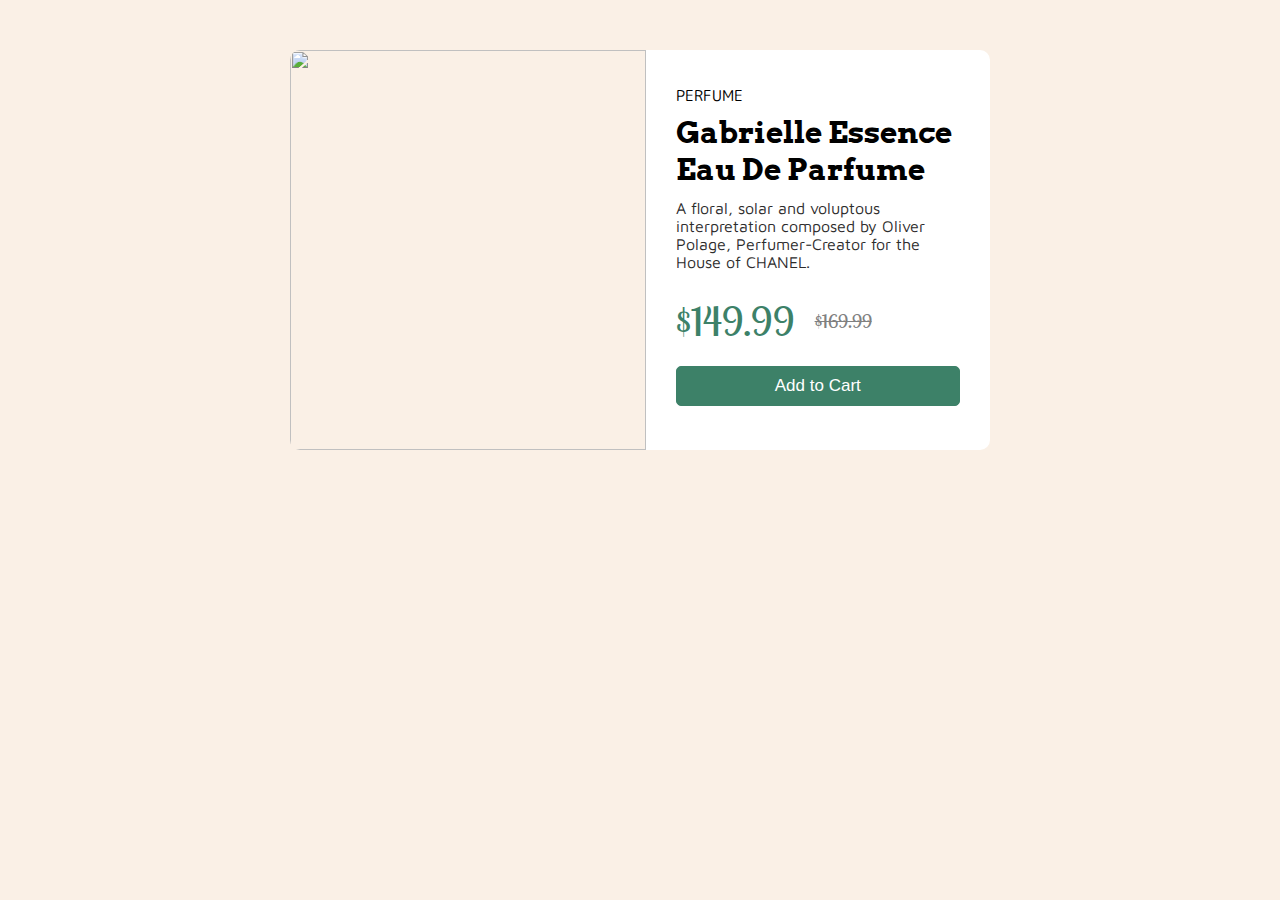
==== CSS Challenges(frontend-mentor)/Product Preview Card Component/index.html @ 6fdddda2 "product preview card component base" ====
<html>

<head>
    <meta name="viewport" content="width=device-width, initial-scale=1">
    <link rel="stylesheet" href="style.css"/>
    <link rel="stylesheet" href="style-pc.css"/>

    <title>Gabrielle Essence Eau De Parfume</title>

</head>

<body>

    <div class="product-card">

        <div class="product-card__banner">
            <img src="https://w0.peakpx.com/wallpaper/91/834/HD-wallpaper-chanel-perfume-bottle.jpg" class="product-card__banner__image"/>
            
        </div>

        <div class="product-card__details">
            <div class="product-card__details__category">Perfume</div>
            <div class="product-card__details__title">Gabrielle Essence Eau De Parfume</div>
            <div class="product-card__details__description">A floral, solar and voluptous interpretation composed by Oliver Polage, Perfumer-Creator for the House of CHANEL.</div>
            <div class="product-card__details__prices">
            <div class="product-card__details__prices__price">$149.99</div>
            <div class="product-card__details__prices__price product-card__details__prices__price--cancelled">$169.99</div>
          
        </div>
        <button class="product-card__details__add-to-cart">Add to Cart</button>

            
        </div>
    </div>


</body>
</html>
---- CSS Challenges(frontend-mentor)/Product Preview Card Component/style.css ----
@import url('https://fonts.googleapis.com/css2?family=Dongle&family=M+PLUS+Rounded+1c:wght@300&display=swap'); /* category font */
@import url('https://fonts.googleapis.com/css2?family=Arvo:wght@700&display=swap');  /* title font */
@import url('https://fonts.googleapis.com/css2?family=Maven+Pro&display=swap');/* description font */
@import url('https://fonts.googleapis.com/css2?family=Lobster+Two:wght@700&display=swap'); /* price font */


body{
    background-color: linen;
    margin-top:30px;
    margin-bottom:30px;
}
.product-card{
   width:100%;
 
 
}

.product-card{
   
height: 500px;

}

.product-card__banner{
    width:100%;
    height:250px;
 
    overflow: hidden;
    border:0 solid red;
    border-top-right-radius: 10px;
    border-top-left-radius: 10px;

}

.product-card__banner__image{
   width:100%;
  
  
}

.product-card__details{
    background-color:white;
    border:0 solid white;
    border-bottom-left-radius: 10px;
    border-bottom-right-radius: 10px;
    padding:12px;
}


.product-card__details__category{
    font-size:15px;
    
    font-family: 'M PLUS Rounded 1c', sans-serif;
text-transform: uppercase;;
    

}

.product-card__details__title{
    font-size:30px;
    font-weight:900;
   
    font-family: 'Arvo', serif;
    margin-top:7px;
}
.product-card__details__description{
    margin-top:11px;
    font-family: 'Maven Pro', sans-serif;
    color:rgb(45, 44, 44);

}


.product-card__details__prices{
    display:flex;
    align-items: center;
    margin-top:25px;
}

.product-card__details__prices__price{
    
    font-size:40px;
    font-family: 'Lobster Two', cursive;
    color:rgb(61, 129, 104);
}

.product-card__details__prices__price--cancelled{
    font-size:19;
    color:gray;
    margin-left:20px;
    text-decoration: line-through;
}

.product-card__details__add-to-cart{
    width:100%;
    margin-top:20px;
font-size:17px;
    height:40px;
    background-color: rgb(61, 129, 104);
    color:white;
    border:1px solid  rgb(61, 129, 104);
    border-radius:5px;    
}
---- CSS Challenges(frontend-mentor)/Product Preview Card Component/style-pc.css ----
@media only screen and (min-width: 500px) {
    
    body {
      width:fit-content;
      margin:50px auto auto auto;
      

    }
    .product-card{
        display:flex;
        height: 450px;
        width:100%;
       

    }

    .product-card__banner{
        width:100%;
        height:100%;
     
        overflow: hidden;
        border:0 solid red;
        border-top-right-radius: 0;
    border-top-left-radius: 0;
        border-top-left-radius: 10px;
        border-bottom-left-radius: 10px;
        flex:5;
    
    }
    
    .product-card__banner__image{
       height:100%;
      
      
    }


    .product-card__details{
        flex:4;
        background-color:white;
        border:0 solid white;
        border-bottom-left-radius: 0;
        border-bottom-right-radius: 0;
        border-bottom-right-radius: 10px;
        border-top-right-radius: 10px;
        padding:35px 30px 10px 30px;
       
    }

  }


  
@media only screen and (min-width: 700px){
    .product-card{
        display:flex;
        height: 400px;
        width:700px;
       

    }

}
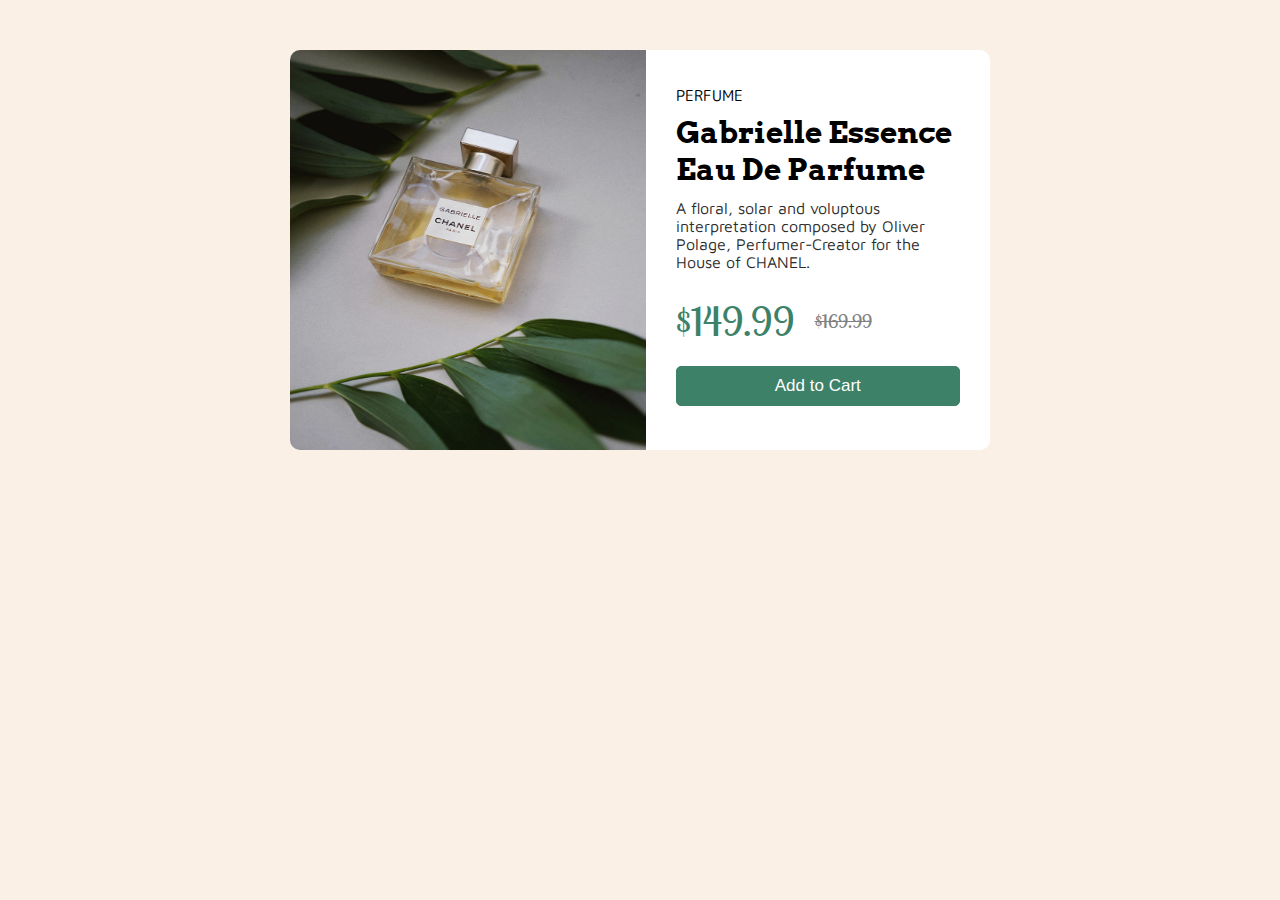
==== commit dc3eef15: "stats preview card component (mobile)" ====
--- a/CSS Challenges(frontend-mentor)/Product Preview Card Component/index.html
+++ b/CSS Challenges(frontend-mentor)/Product Preview Card Component/index.html
@@ -14,7 +14,7 @@
     <div class="product-card">
 
         <div class="product-card__banner">
-            <img src="https://w0.peakpx.com/wallpaper/91/834/HD-wallpaper-chanel-perfume-bottle.jpg" class="product-card__banner__image"/>
+            <img src="banner.jpg" class="product-card__banner__image"/>
             
         </div>
 
